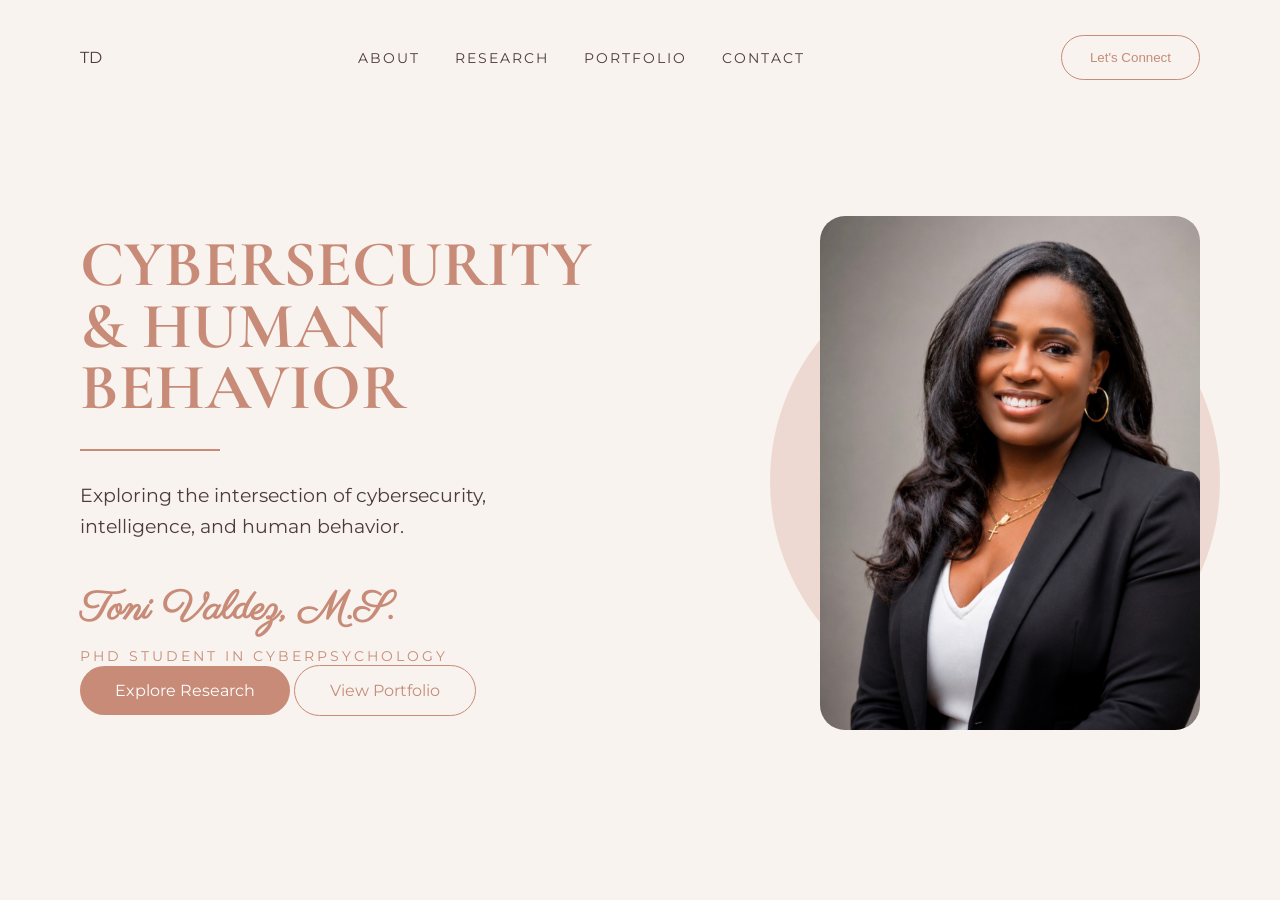
==== index.html @ be3fb9af "Update image source path for Toni" ====
<!DOCTYPE html>
<html lang="en">
<head>
    <meta charset="UTF-8">
    <meta name="viewport" content="width=device-width, initial-scale=1.0">
    <title>Toni Danielle</title>

    <link rel="preconnect" href="https://fonts.googleapis.com">
    <link rel="preconnect" href="https://fonts.gstatic.com" crossorigin>

    <link href="https://fonts.googleapis.com/css2?family=Cormorant+Garamond:wght@400;500;600&family=Montserrat:wght@300;400;500&family=Parisienne&display=swap" rel="stylesheet">

    <link rel="stylesheet" href="style.css">
</head>

<body>
<nav>
    <div class="logo">TD</div>

    <ul>
       <li><a href="about.html">About</a></li>
<li><a href="research.html">Research</a></li>
<li><a href="portfolio.html">Portfolio</a></li>
<li><a href="contact.html">Contact</a></li>
    </ul>

    <button class="connect-btn">
        Let's Connect
    </button>
</nav>

<section class="hero">

    <div class="left">

        <h1>
    CYBERSECURITY<br>
    & HUMAN<br>
    BEHAVIOR
</h1>

        <div class="line"></div>

        <p class="tagline">
            Exploring the intersection of cybersecurity,
            intelligence, and human behavior.
        </p>

        <h2>Toni Valdez, M.S.</h2>

        <span>
            PhD Student in Cyberpsychology
        </span>

        <div class="hero-buttons">

    <a href="research.html" class="primary-btn">
        Explore Research
    </a>

    <a href="portfolio.html" class="secondary-btn">
        View Portfolio
    </a>

</div>
    </div>

    <div class="right">

        <div class="circle"></div>

       <img src="toni.jpg" alt="Toni">

    </div>

</section>

</section>
</body>
</html>
---- style.css ----
@import url('https://fonts.googleapis.com/css2?family=Cormorant+Garamond:wght@400;500;600&family=Montserrat:wght@300;400;500&family=Parisienne&display=swap');

* {
    margin: 0;
    padding: 0;
    box-sizing: border-box;
}

body {
    background: #f8f3ef;
    color: #4d3c39;
    font-family: 'Montserrat', sans-serif;
}

/* ---------- NAVIGATION ---------- */

nav {
    display: flex;
    justify-content: space-between;
    align-items: center;
    padding: 35px 80px;
}

.logo 
    font-family: 'Cormorant Garamond', serif;
    font-size: 42px;
    color: #c78b78;
.logo a {
    text-decoration: none;
    color: #2d1c19;
}

.logo a:hover {
    color: #c78b78;
}

nav ul {
    display: flex;
    list-style: none;
    gap: 35px;
}

nav a {
    text-decoration: none;
    color: #4d3c39;
    text-transform: uppercase;
    letter-spacing: 2px;
    font-size: 14px;
}

nav a:hover {
    color: #c78b78;
}

.connect-btn {

    border: 1px solid #c78b78;

    background: transparent;

    color: #c78b78;

    padding: 14px 28px;

    border-radius: 30px;

    cursor: pointer;
}

.connect-btn:hover {
    background: #f4e3de;
}

/* ---------- HOME PAGE ---------- */

.hero {
    display: flex;
    align-items: center;
    justify-content: space-between;
    padding: 50px 80px;
    min-height: 80vh;
}

.left {
    width: 50%;
}

h1 {
    font-family: 'Cormorant Garamond', serif;
    font-size: 65px;
    line-height: .95;
    color: #c78b78;
    margin-bottom: 20px;
}

.line {
    width: 140px;
    height: 2px;
    background: #c78b78;
    margin: 30px 0;
}

.tagline {
    font-size: 19px;
    line-height: 1.6;
    max-width: 500px;
}

.left h2 {
    font-family: 'Parisienne', cursive;
    font-size: 40px;
    color: #c78b78;
    margin-top: 40px;
}

.left span {
    display: block;
    margin-top: 10px;
    text-transform: uppercase;
    letter-spacing: 3px;
    color: #c78b78;
    font-size: 14px;
}

.buttons {
    margin-top: 40px;
    display: flex;
    gap: 20px;
}

.primary-btn {
    display: inline-block;
    padding: 15px 35px;
    border-radius: 40px;
    background: #c78b78;
    color: white;
    text-decoration: none;
}

.secondary-btn {
    display: inline-block;
    padding: 15px 35px;
    border: 1px solid #c78b78;
    color: #c78b78;
    border-radius: 40px;
    text-decoration: none;
}

.right {
    position: relative;
}

.circle {
    position: absolute;
    width: 450px;
    height: 450px;
    background: #edd9d1;
    border-radius: 50%;
    right: -20px;
    top: 40px;
    z-index: -1;
}

.right img {
    width: 380px;
    border-radius: 25px;
}

/* ---------- INTERIOR PAGES ---------- */

.page {
    max-width: 1200px;
    margin: auto;
    padding: 80px;
}

/* ---------- ABOUT ---------- */

.about-page {
    max-width: 1400px;
    margin: auto;
    padding: 80px;
    display: flex;
    gap: 80px;
    align-items: flex-start;
}

.about-image {
    position: relative;
    width: 450px;
}

.about-image img {
    width: 100%;
    border-radius: 35px;
    position: relative;
    z-index: 3;
    box-shadow: 0 20px 40px rgba(0,0,0,.15);
}

.pink-box {
    position: absolute;
    width: 350px;
    height: 500px;
    background: #efd7d1;
    left: -30px;
    bottom: -30px;
    border-radius: 30px;
    z-index: 1;
}

.outline-box {
    position: absolute;
    width: 420px;
    height: 650px;
    border: 2px solid #d8a79d;
    left: -20px;
    top: 40px;
    border-radius: 30px;
    z-index: 2;
}

.about-content {
    flex: 1;
}

.about-content h1 {
    font-family: 'Cormorant Garamond', serif;
    font-size: 85px;
    font-weight: 500;
    color: #2d1c19;
    margin-bottom: 10px;
}

.about-content h1 span {
    font-family: 'Great Vibes', cursive;
    color: #c78b78;
    font-size: 95px;
    font-weight: normal;
    margin-left: 10px;
}

.title-line {
    width: 100%;
    height: 1px;
    background: #d8b1a7;
    margin-bottom: 35px;
}

.about-content p {
    font-size: 20px;
    line-height: 1.8;
    margin-bottom: 20px;
}

.about-content strong {
    color: #c78b78;
}

.about-content h3 {
    margin-top: 50px;
    color: #c78b78;
    font-family: 'Parisienne', cursive;
    font-size: 50px;
    font-weight: normal;
}

.education {
    display: flex;
    justify-content: space-between;
    gap: 30px;
    border-top: 1px solid #d8b1a7;
    padding-top: 30px;
}

.school {
    flex: 1;
}

.school h4 {
    font-size: 18px;
    margin-bottom: 10px;
}

.school p {
    font-size: 18px;
    margin-bottom: 5px;
}

.school span {
    font-style: italic;
}

/* ---------- RESEARCH ---------- */

.card-grid {
    display: grid;
    grid-template-columns: repeat(2, 1fr);
    gap: 30px;
    margin-top: 50px;
}

.card {
    background: white;
    border-radius: 25px;
    padding: 40px;
    box-shadow: 0 10px 25px rgba(0,0,0,.08);
}

.card h3 {
    color: #c78b78;
    margin-bottom: 15px;
}/* CONTACT PAGE */

.contact-page {
    max-width: 1300px;
    margin: auto;
    padding: 80px;
    display: flex;
    gap: 80px;
    align-items: center;
}

.contact-left {
    flex: 1;
}

.contact-left h1 {
    font-family: 'Cormorant Garamond', serif;
    font-size: 80px;
    color: #2d1c19;
}

.contact-left h1 span {
    font-family: 'Great Vibes', cursive;
    color: #c78b78;
    font-size: 95px;
    font-weight: normal;
}

.contact-left p {
    font-size: 20px;
    line-height: 1.8;
    margin-bottom: 25px;
}

.contact-card {
    background: white;
    padding: 30px;
    border-radius: 25px;
    margin-top: 25px;
    box-shadow: 0 10px 25px rgba(0,0,0,.08);
}

.contact-card h3 {
    color: #c78b78;
    margin-bottom: 15px;
    font-size: 24px;
}

.contact-card p {
    margin-bottom: 10px;
}

.contact-right {
    flex: 1;
}

.contact-box {
    background: #efd7d1;
    padding: 60px;
    border-radius: 35px;
}

.contact-box h2 {
    font-family: 'Great Vibes', cursive;
    color: #7d5c53;
    font-size: 60px;
    margin-bottom: 20px;
}

.contact-box p {
    font-size: 22px;
    line-height: 1.8;
}.contact-card a {
    text-decoration: none;
    color: #c78b78;
    font-weight: 500;
    transition: 0.3s;
}

.contact-card a:hover {
    color: #8b5e52;
}/* PORTFOLIO PAGE */

.portfolio-page {
    max-width: 1300px;
    margin: auto;
    padding: 80px;
}

.portfolio-page h1 {
    font-family: 'Cormorant Garamond', serif;
    font-size: 80px;
    color: #2d1c19;
}

.portfolio-page h1 span {
    font-family: 'Great Vibes', cursive;
    color: #c78b78;
    font-size: 95px;
    font-weight: normal;
}

.portfolio-intro {
    font-size: 22px;
    margin-bottom: 50px;
    line-height: 1.8;
}

.portfolio-grid {
    display: grid;
    grid-template-columns: repeat(2, 1fr);
    gap: 30px;
}

.portfolio-card {
    background: white;
    padding: 40px;
    border-radius: 30px;
    box-shadow: 0 10px 25px rgba(0,0,0,.08);
}

.portfolio-card h3 {
    color: #c78b78;
    margin-bottom: 15px;
    font-size: 28px;
}

.portfolio-card p {
    line-height: 1.7;
}

.portfolio-card a {
    color: #c78b78;
    text-decoration: none;
    font-weight: 500;
}/* RESEARCH PAGE */

.research-page {
    max-width: 1300px;
    margin: auto;
    padding: 80px;
}

.research-page h1 {
    font-family: 'Cormorant Garamond', serif;
    font-size: 80px;
    color: #2d1c19;
}

.research-page h1 span {
    font-family: 'Great Vibes', cursive;
    color: #c78b78;
    font-size: 95px;
    font-weight: normal;
}

.research-intro {
    font-size: 22px;
    line-height: 1.8;
    margin-bottom: 50px;
}

.research-grid {
    display: grid;
    grid-template-columns: repeat(2, 1fr);
    gap: 30px;
}

.research-card {
    background: white;
    padding: 40px;
    border-radius: 30px;
    box-shadow: 0 10px 25px rgba(0,0,0,.08);
}

.research-card h3 {
    color: #c78b78;
    font-size: 28px;
    margin-bottom: 15px;
}

.research-card p {
    line-height: 1.7;
}/* ---------- MOBILE RESPONSIVE ---------- */

@media (max-width: 768px) {

    nav {
        flex-direction: column;
        gap: 25px;
        padding: 25px;
    }

    nav ul {
        flex-direction: column;
        gap: 20px;
    }

    .hero {
        flex-direction: column;
        text-align: center;
        padding: 40px 25px;
        min-height: auto;
    }

    .left,
    .right {
        width: 100%;
    }

    h1 {
        font-size: 55px;
        line-height: 1;
    }

    .tagline {
        font-size: 24px;
        line-height: 1.6;
    }

    h2 {
        font-size: 40px;
    }

    .buttons,
    .hero-buttons {
        flex-direction: column;
        gap: 20px;
    }

    .right img {
        width: 100%;
        max-width: 350px;
        margin-top: 40px;
    }

    .about-page {
        flex-direction: column;
        padding: 40px 25px;
    }

    .about-image img {
        max-width: 100%;
        height: auto;
    }

    .about-content h1 {
        font-size: 55px;
    }

    .research-page {
        padding: 40px 25px;
    }

    .research-page h1 {
        font-size: 55px;
    }

    .research-page h1 span {
        font-size: 65px;
    }

    .research-grid {
        grid-template-columns: 1fr;
    }

    .portfolio-grid {
        grid-template-columns: 1fr;
    }

    .education-grid {
        grid-template-columns: 1fr;
        gap: 30px;
    }

    .contact-container {
        flex-direction: column;
    }
}
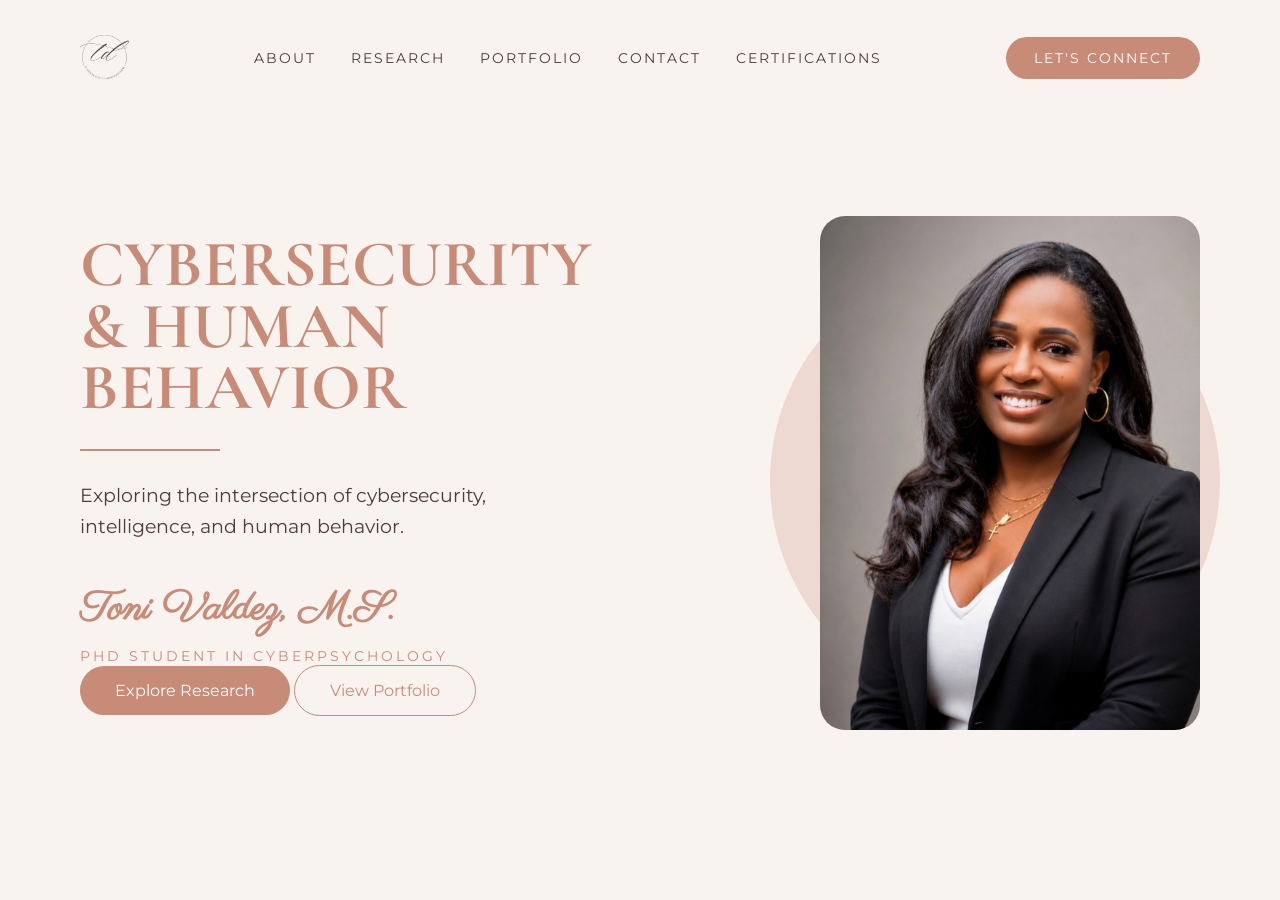
==== commit 32a47686: "Updated portfolio website" ====
--- a/index.html
+++ b/index.html
@@ -15,18 +15,24 @@
 
 <body>
 <nav>
-    <div class="logo">TD</div>
+ <div class="logo">
+    <a href="index.html">
+        <img src="images/logo-transparent.png"
+             alt="Toni Danielle Logo">
+    </a>
+</div>
 
     <ul>
        <li><a href="about.html">About</a></li>
 <li><a href="research.html">Research</a></li>
 <li><a href="portfolio.html">Portfolio</a></li>
 <li><a href="contact.html">Contact</a></li>
+<li><a href="certifications.html">CERTIFICATIONS</a></li>
     </ul>
 
-    <button class="connect-btn">
-        Let's Connect
-    </button>
+   <a href="contact.html" class="connect-btn">
+    Let's Connect
+</a>
 </nav>
 
 <section class="hero">
@@ -69,7 +75,7 @@
 
         <div class="circle"></div>
 
-       <img src="toni.jpg" alt="Toni">
+       <img src="images/toni.jpg" alt="Toni">
 
     </div>
 
@@ -77,4 +83,4 @@
 
 </section>
 </body>
-</html>
+</html>
--- a/style.css
+++ b/style.css
@@ -21,19 +21,6 @@
     padding: 35px 80px;
 }
 
-.logo 
-    font-family: 'Cormorant Garamond', serif;
-    font-size: 42px;
-    color: #c78b78;
-.logo a {
-    text-decoration: none;
-    color: #2d1c19;
-}
-
-.logo a:hover {
-    color: #c78b78;
-}
-
 nav ul {
     display: flex;
     list-style: none;
@@ -53,22 +40,18 @@
 }
 
 .connect-btn {
-
-    border: 1px solid #c78b78;
-
-    background: transparent;
-
-    color: #c78b78;
-
-    padding: 14px 28px;
-
+    display: inline-block;
+    padding: 12px 28px;
+    background-color: #c78b78;
+    color: white;
+    text-decoration: none;
     border-radius: 30px;
-
-    cursor: pointer;
+    font-family: 'Montserrat', sans-serif;
+    transition: 0.3s ease;
 }
 
 .connect-btn:hover {
-    background: #f4e3de;
+    background-color: #b47463;
 }
 
 /* ---------- HOME PAGE ---------- */
@@ -265,14 +248,45 @@
     font-weight: normal;
 }
 
+.education-section {
+    max-width: 1200px;
+    margin: 60px auto;
+    padding: 0 50px;
+    box-sizing: border-box;
+}
+
+.education-section h3 {
+    font-family: 'Parisienne', cursive;
+    font-size: 72px;
+    color: #d4a193;
+    font-weight: 400;
+    margin-bottom: 25px;
+}
+
 .education {
     display: flex;
     justify-content: space-between;
-    gap: 30px;
-    border-top: 1px solid #d8b1a7;
+    gap: 50px;
+    border-top: 1px solid #d4a193;
     padding-top: 30px;
 }
 
+.school {
+    flex: 1;
+}
+
+.school-icon {
+    width: 60px;
+    height: 60px;
+    border-radius: 50%;
+    background: #f7e7e3;
+    display: flex;
+    align-items: center;
+    justify-content: center;
+    color: #d4a193;
+    font-size: 24px;
+    margin-bottom: 15px;
+}
 .school {
     flex: 1;
 }
@@ -493,31 +507,36 @@
 
 .research-card p {
     line-height: 1.7;
-}/* ---------- MOBILE RESPONSIVE ---------- */
-
-@media (max-width: 768px) {
+}
+/* ---------- MOBILE RESPONSIVE ---------- */
+
+@media screen and (max-width: 768px) {
 
     nav {
         flex-direction: column;
-        gap: 25px;
-        padding: 25px;
+        gap: 20px;
+        padding: 20px;
     }
 
     nav ul {
         flex-direction: column;
-        gap: 20px;
+        gap: 15px;
+        text-align: center;
     }
 
     .hero {
         flex-direction: column;
         text-align: center;
-        padding: 40px 25px;
+        align-items: center;
+        padding: 40px 20px;
         min-height: auto;
+        gap: 30px;
     }
 
     .left,
     .right {
         width: 100%;
+        max-width: 100%;
     }
 
     h1 {
@@ -526,66 +545,200 @@
     }
 
     .tagline {
-        font-size: 24px;
-        line-height: 1.6;
-    }
-
-    h2 {
-        font-size: 40px;
-    }
-
-    .buttons,
-    .hero-buttons {
+        font-size: 20px;
+    }
+
+    .left h2 {
+        font-size: 36px;
+    }
+
+    .buttons {
         flex-direction: column;
-        gap: 20px;
+        align-items: center;
+        gap: 15px;
+    }
+
+    .circle {
+        display: none;
     }
 
     .right img {
-        width: 100%;
-        max-width: 350px;
-        margin-top: 40px;
+        width: 300px;
+        max-width: 90%;
+        margin: 0 auto;
+        display: block;
     }
 
     .about-page {
         flex-direction: column;
-        padding: 40px 25px;
+        gap: 40px;
+        padding: 40px 20px;
+        text-align: center;
+    }
+
+    .about-image {
+        width: 100%;
+        max-width: 300px;
     }
 
     .about-image img {
-        max-width: 100%;
-        height: auto;
+        width: 100%;
+    }
+
+    .pink-box,
+    .outline-box {
+        display: none;
     }
 
     .about-content h1 {
         font-size: 55px;
     }
 
-    .research-page {
-        padding: 40px 25px;
-    }
-
-    .research-page h1 {
+    .about-content h1 span {
+        font-size: 60px;
+    }
+
+    .about-content p {
+        font-size: 18px;
+        line-height: 1.8;
+    }
+
+    .education {
+    display: flex;
+    justify-content: space-between;
+    gap: 40px;
+    border-top: 1px solid #d9b3aa;
+    padding-top: 30px;
+    margin-top: 30px;
+}
+
+.school {
+    flex: 1;
+}
+
+.school h4 {
+    font-size: 20px;
+    margin-bottom: 15px;
+    color: #3d2a28;
+}
+
+.school p {
+    margin-bottom: 10px;
+}
+
+.school-icon {
+    width: 55px;
+    height: 55px;
+    border-radius: 50%;
+    background: #f4dfd8;
+    display: flex;
+    align-items: center;
+    justify-content: center;
+    color: #c98f81;
+    font-size: 24px;
+    margin-bottom: 20px;
+}
+
+    .research-page,
+    .portfolio-page,
+    .contact-page {
+        padding: 40px 20px;
+    }
+
+    .research-page h1,
+    .portfolio-page h1,
+    .contact-left h1 {
         font-size: 55px;
     }
 
-    .research-page h1 span {
+    .research-page h1 span,
+    .portfolio-page h1 span,
+    .contact-left h1 span {
         font-size: 65px;
     }
 
-    .research-grid {
-        grid-template-columns: 1fr;
-    }
-
+    .research-grid,
     .portfolio-grid {
         grid-template-columns: 1fr;
     }
 
-    .education-grid {
-        grid-template-columns: 1fr;
-        gap: 30px;
-    }
-
-    .contact-container {
+    .contact-page {
         flex-direction: column;
-    }
-}+        gap: 40px;
+    }
+
+    .contact-box {
+        padding: 35px;
+    }
+
+    .contact-box h2 {
+        font-size: 45px;
+    }
+}.project-image-card img {
+    width: 100%;
+    height: 220px;
+    object-fit: cover;
+    border-radius: 10px;
+    margin-bottom: 15px;
+}
+
+.project-image-card h3 {
+    margin-top: 10px;
+}
+
+.project-image-card a {
+    display: inline-block;
+    margin-top: 15px;
+    color: #d4af37;
+    text-decoration: none;
+    font-weight: 500;
+}
+
+.project-image-card a:hover {
+    color: white;
+}.portfolio-card a {
+    display: inline-block;
+    margin-top: 15px;
+    color: #d4af37;
+    text-decoration: none;
+    font-weight: 500;
+    transition: 0.3s;
+}
+
+.portfolio-card a:hover {
+    color: white;
+}.project-image-card img {
+    width: 100%;
+    height: 220px;
+    object-fit: cover;
+    border-radius: 10px;
+    margin-bottom: 15px;
+    display: block;
+    transition: transform 0.3s ease;
+}
+.project-image-card:hover img {
+    transform: scale(1.03);
+}
+
+.logo {
+    font-family: 'Cormorant Garamond', serif;
+    font-size: 42px;
+    color: #c78b78;
+}
+
+.logo a {
+    text-decoration: none;
+    color: #2d1c19;
+    display: flex;
+    align-items: center;
+}
+
+.logo a:hover {
+    color: #c78b78;
+}
+
+.logo img {
+    height: 45px;
+    width: auto;
+    display: block;
+}
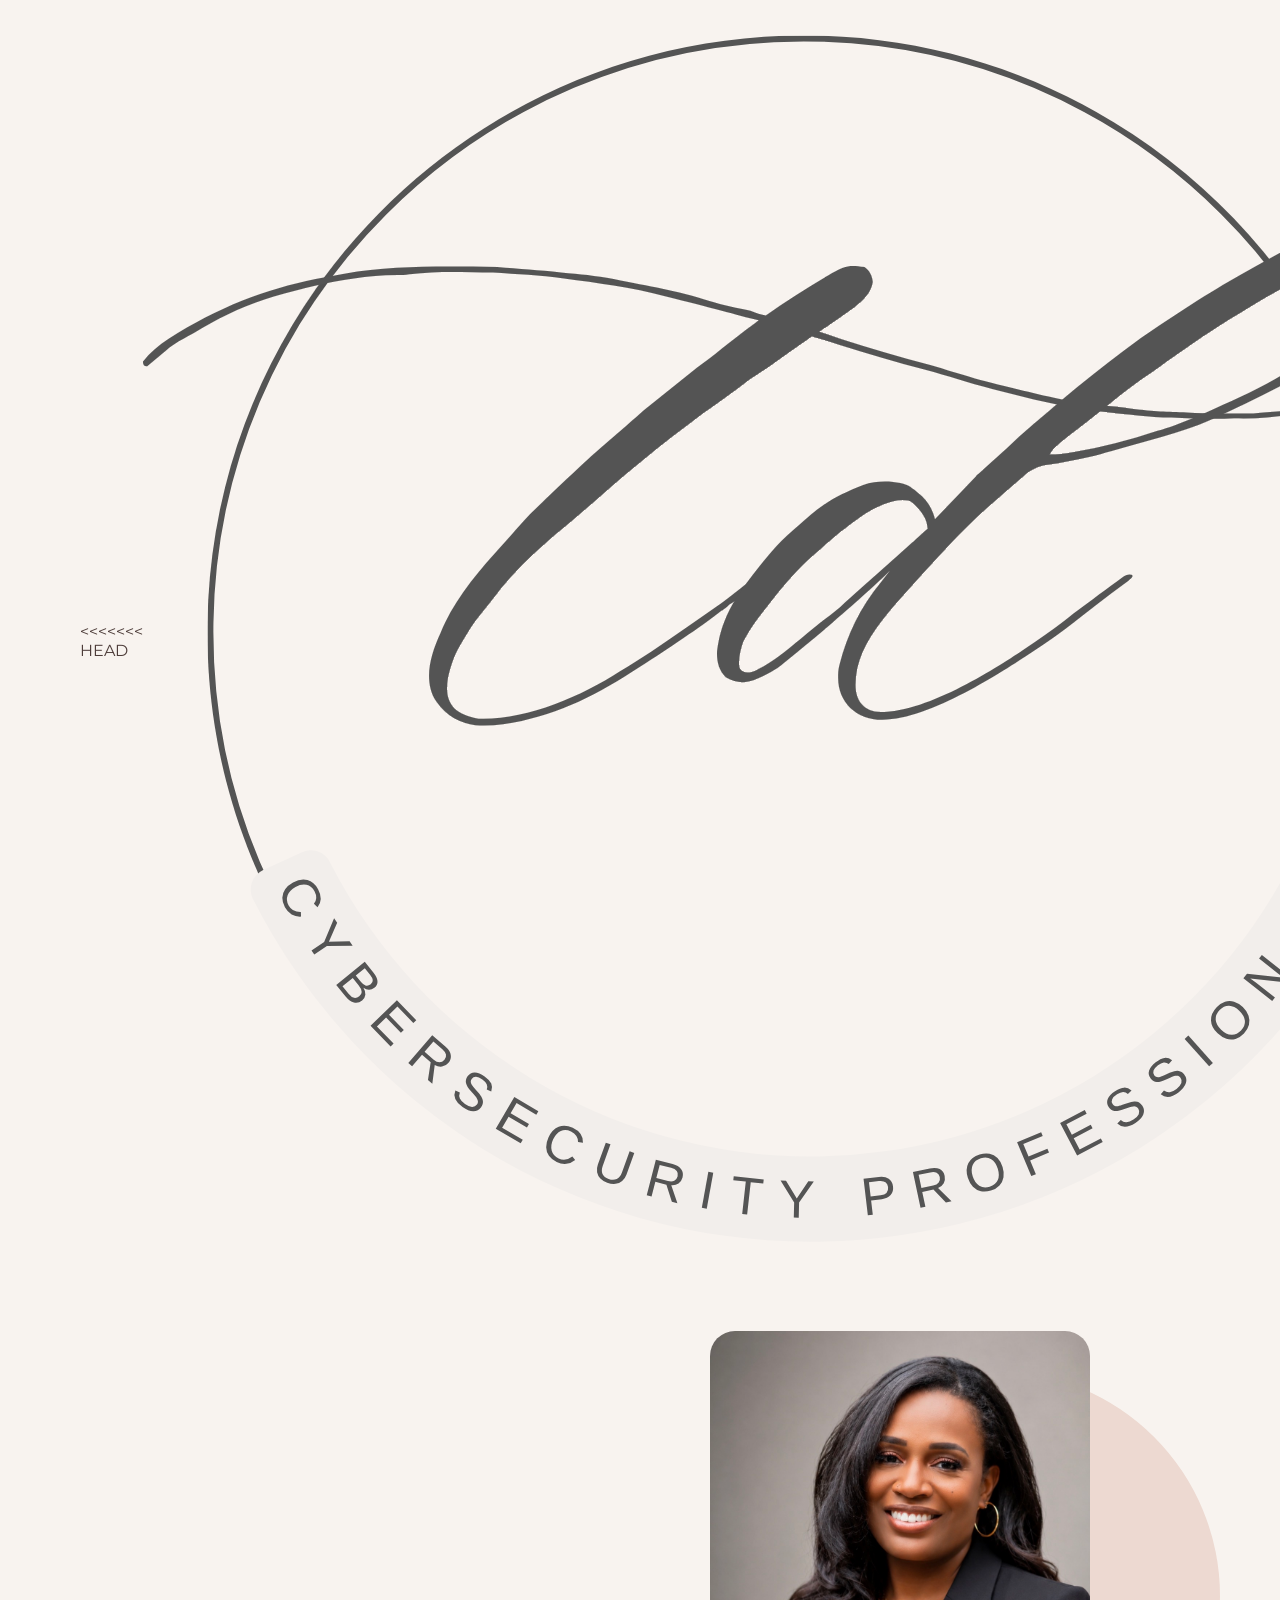
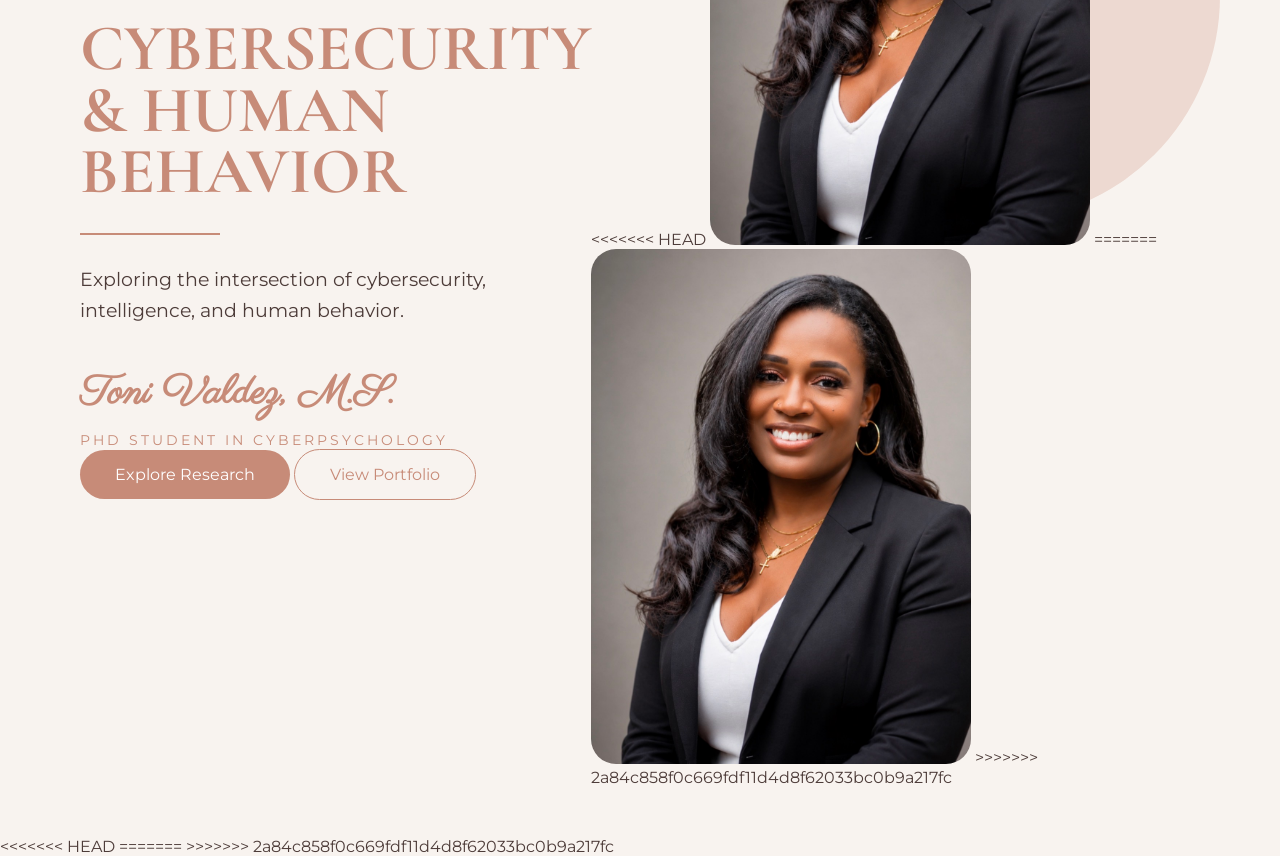
==== commit 94a7e4ba: "Porfolio website update" ====
--- a/index.html
+++ b/index.html
@@ -15,24 +15,36 @@
 
 <body>
 <nav>
+<<<<<<< HEAD
  <div class="logo">
     <a href="index.html">
         <img src="images/logo-transparent.png"
              alt="Toni Danielle Logo">
     </a>
 </div>
+=======
+    <div class="logo">TD</div>
+>>>>>>> 2a84c858f0c669fdf11d4d8f62033bc0b9a217fc
 
     <ul>
        <li><a href="about.html">About</a></li>
 <li><a href="research.html">Research</a></li>
 <li><a href="portfolio.html">Portfolio</a></li>
 <li><a href="contact.html">Contact</a></li>
+<<<<<<< HEAD
 <li><a href="certifications.html">CERTIFICATIONS</a></li>
     </ul>
 
    <a href="contact.html" class="connect-btn">
     Let's Connect
 </a>
+=======
+    </ul>
+
+    <button class="connect-btn">
+        Let's Connect
+    </button>
+>>>>>>> 2a84c858f0c669fdf11d4d8f62033bc0b9a217fc
 </nav>
 
 <section class="hero">
@@ -75,7 +87,11 @@
 
         <div class="circle"></div>
 
+<<<<<<< HEAD
        <img src="images/toni.jpg" alt="Toni">
+=======
+       <img src="toni.jpg" alt="Toni">
+>>>>>>> 2a84c858f0c669fdf11d4d8f62033bc0b9a217fc
 
     </div>
 
@@ -83,4 +99,8 @@
 
 </section>
 </body>
-</html>+<<<<<<< HEAD
+</html>
+=======
+</html>
+>>>>>>> 2a84c858f0c669fdf11d4d8f62033bc0b9a217fc
--- a/style.css
+++ b/style.css
@@ -21,6 +21,22 @@
     padding: 35px 80px;
 }
 
+<<<<<<< HEAD
+=======
+.logo 
+    font-family: 'Cormorant Garamond', serif;
+    font-size: 42px;
+    color: #c78b78;
+.logo a {
+    text-decoration: none;
+    color: #2d1c19;
+}
+
+.logo a:hover {
+    color: #c78b78;
+}
+
+>>>>>>> 2a84c858f0c669fdf11d4d8f62033bc0b9a217fc
 nav ul {
     display: flex;
     list-style: none;
@@ -40,6 +56,7 @@
 }
 
 .connect-btn {
+<<<<<<< HEAD
     display: inline-block;
     padding: 12px 28px;
     background-color: #c78b78;
@@ -52,6 +69,24 @@
 
 .connect-btn:hover {
     background-color: #b47463;
+=======
+
+    border: 1px solid #c78b78;
+
+    background: transparent;
+
+    color: #c78b78;
+
+    padding: 14px 28px;
+
+    border-radius: 30px;
+
+    cursor: pointer;
+}
+
+.connect-btn:hover {
+    background: #f4e3de;
+>>>>>>> 2a84c858f0c669fdf11d4d8f62033bc0b9a217fc
 }
 
 /* ---------- HOME PAGE ---------- */
@@ -248,6 +283,7 @@
     font-weight: normal;
 }
 
+<<<<<<< HEAD
 .education-section {
     max-width: 1200px;
     margin: 60px auto;
@@ -268,6 +304,13 @@
     justify-content: space-between;
     gap: 50px;
     border-top: 1px solid #d4a193;
+=======
+.education {
+    display: flex;
+    justify-content: space-between;
+    gap: 30px;
+    border-top: 1px solid #d8b1a7;
+>>>>>>> 2a84c858f0c669fdf11d4d8f62033bc0b9a217fc
     padding-top: 30px;
 }
 
@@ -275,6 +318,7 @@
     flex: 1;
 }
 
+<<<<<<< HEAD
 .school-icon {
     width: 60px;
     height: 60px;
@@ -291,6 +335,8 @@
     flex: 1;
 }
 
+=======
+>>>>>>> 2a84c858f0c669fdf11d4d8f62033bc0b9a217fc
 .school h4 {
     font-size: 18px;
     margin-bottom: 10px;
@@ -507,6 +553,7 @@
 
 .research-card p {
     line-height: 1.7;
+<<<<<<< HEAD
 }
 /* ---------- MOBILE RESPONSIVE ---------- */
 
@@ -516,27 +563,49 @@
         flex-direction: column;
         gap: 20px;
         padding: 20px;
+=======
+}/* ---------- MOBILE RESPONSIVE ---------- */
+
+@media (max-width: 768px) {
+
+    nav {
+        flex-direction: column;
+        gap: 25px;
+        padding: 25px;
+>>>>>>> 2a84c858f0c669fdf11d4d8f62033bc0b9a217fc
     }
 
     nav ul {
         flex-direction: column;
+<<<<<<< HEAD
         gap: 15px;
         text-align: center;
+=======
+        gap: 20px;
+>>>>>>> 2a84c858f0c669fdf11d4d8f62033bc0b9a217fc
     }
 
     .hero {
         flex-direction: column;
         text-align: center;
+<<<<<<< HEAD
         align-items: center;
         padding: 40px 20px;
         min-height: auto;
         gap: 30px;
+=======
+        padding: 40px 25px;
+        min-height: auto;
+>>>>>>> 2a84c858f0c669fdf11d4d8f62033bc0b9a217fc
     }
 
     .left,
     .right {
         width: 100%;
+<<<<<<< HEAD
         max-width: 100%;
+=======
+>>>>>>> 2a84c858f0c669fdf11d4d8f62033bc0b9a217fc
     }
 
     h1 {
@@ -545,6 +614,7 @@
     }
 
     .tagline {
+<<<<<<< HEAD
         font-size: 20px;
     }
 
@@ -567,10 +637,31 @@
         max-width: 90%;
         margin: 0 auto;
         display: block;
+=======
+        font-size: 24px;
+        line-height: 1.6;
+    }
+
+    h2 {
+        font-size: 40px;
+    }
+
+    .buttons,
+    .hero-buttons {
+        flex-direction: column;
+        gap: 20px;
+    }
+
+    .right img {
+        width: 100%;
+        max-width: 350px;
+        margin-top: 40px;
+>>>>>>> 2a84c858f0c669fdf11d4d8f62033bc0b9a217fc
     }
 
     .about-page {
         flex-direction: column;
+<<<<<<< HEAD
         gap: 40px;
         padding: 40px 20px;
         text-align: center;
@@ -588,12 +679,21 @@
     .pink-box,
     .outline-box {
         display: none;
+=======
+        padding: 40px 25px;
+    }
+
+    .about-image img {
+        max-width: 100%;
+        height: auto;
+>>>>>>> 2a84c858f0c669fdf11d4d8f62033bc0b9a217fc
     }
 
     .about-content h1 {
         font-size: 55px;
     }
 
+<<<<<<< HEAD
     .about-content h1 span {
         font-size: 60px;
     }
@@ -658,10 +758,29 @@
     }
 
     .research-grid,
+=======
+    .research-page {
+        padding: 40px 25px;
+    }
+
+    .research-page h1 {
+        font-size: 55px;
+    }
+
+    .research-page h1 span {
+        font-size: 65px;
+    }
+
+    .research-grid {
+        grid-template-columns: 1fr;
+    }
+
+>>>>>>> 2a84c858f0c669fdf11d4d8f62033bc0b9a217fc
     .portfolio-grid {
         grid-template-columns: 1fr;
     }
 
+<<<<<<< HEAD
     .contact-page {
         flex-direction: column;
         gap: 40px;
@@ -742,3 +861,14 @@
     width: auto;
     display: block;
 }
+=======
+    .education-grid {
+        grid-template-columns: 1fr;
+        gap: 30px;
+    }
+
+    .contact-container {
+        flex-direction: column;
+    }
+}
+>>>>>>> 2a84c858f0c669fdf11d4d8f62033bc0b9a217fc
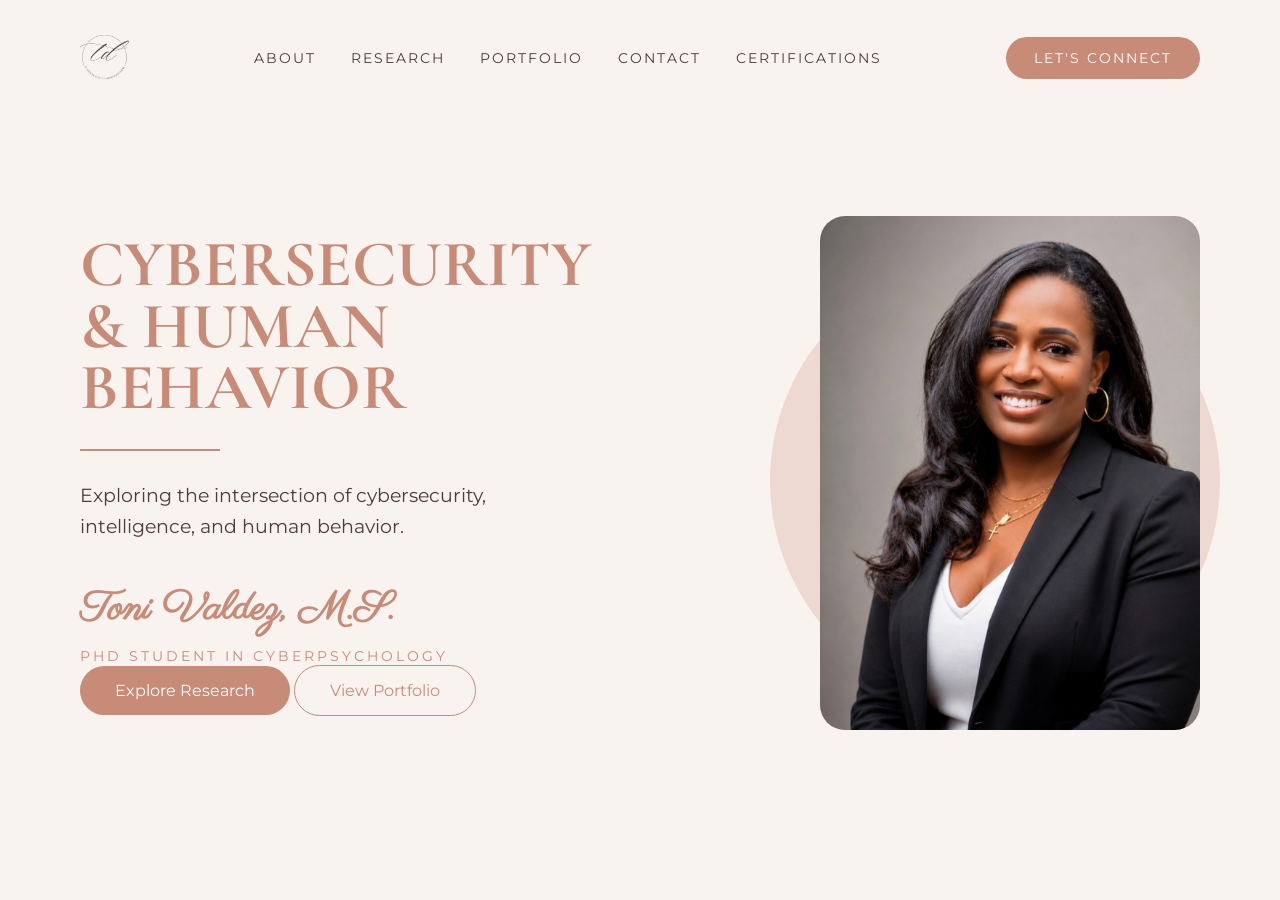
==== commit 565f810c: "Final website fixes" ====
--- a/index.html
+++ b/index.html
@@ -15,36 +15,24 @@
 
 <body>
 <nav>
-<<<<<<< HEAD
  <div class="logo">
     <a href="index.html">
         <img src="images/logo-transparent.png"
              alt="Toni Danielle Logo">
     </a>
 </div>
-=======
-    <div class="logo">TD</div>
->>>>>>> 2a84c858f0c669fdf11d4d8f62033bc0b9a217fc
 
     <ul>
        <li><a href="about.html">About</a></li>
 <li><a href="research.html">Research</a></li>
 <li><a href="portfolio.html">Portfolio</a></li>
 <li><a href="contact.html">Contact</a></li>
-<<<<<<< HEAD
 <li><a href="certifications.html">CERTIFICATIONS</a></li>
     </ul>
 
    <a href="contact.html" class="connect-btn">
     Let's Connect
 </a>
-=======
-    </ul>
-
-    <button class="connect-btn">
-        Let's Connect
-    </button>
->>>>>>> 2a84c858f0c669fdf11d4d8f62033bc0b9a217fc
 </nav>
 
 <section class="hero">
@@ -87,11 +75,7 @@
 
         <div class="circle"></div>
 
-<<<<<<< HEAD
        <img src="images/toni.jpg" alt="Toni">
-=======
-       <img src="toni.jpg" alt="Toni">
->>>>>>> 2a84c858f0c669fdf11d4d8f62033bc0b9a217fc
 
     </div>
 
@@ -99,8 +83,4 @@
 
 </section>
 </body>
-<<<<<<< HEAD
 </html>
-=======
-</html>
->>>>>>> 2a84c858f0c669fdf11d4d8f62033bc0b9a217fc
--- a/style.css
+++ b/style.css
@@ -21,22 +21,6 @@
     padding: 35px 80px;
 }
 
-<<<<<<< HEAD
-=======
-.logo 
-    font-family: 'Cormorant Garamond', serif;
-    font-size: 42px;
-    color: #c78b78;
-.logo a {
-    text-decoration: none;
-    color: #2d1c19;
-}
-
-.logo a:hover {
-    color: #c78b78;
-}
-
->>>>>>> 2a84c858f0c669fdf11d4d8f62033bc0b9a217fc
 nav ul {
     display: flex;
     list-style: none;
@@ -56,7 +40,6 @@
 }
 
 .connect-btn {
-<<<<<<< HEAD
     display: inline-block;
     padding: 12px 28px;
     background-color: #c78b78;
@@ -69,24 +52,6 @@
 
 .connect-btn:hover {
     background-color: #b47463;
-=======
-
-    border: 1px solid #c78b78;
-
-    background: transparent;
-
-    color: #c78b78;
-
-    padding: 14px 28px;
-
-    border-radius: 30px;
-
-    cursor: pointer;
-}
-
-.connect-btn:hover {
-    background: #f4e3de;
->>>>>>> 2a84c858f0c669fdf11d4d8f62033bc0b9a217fc
 }
 
 /* ---------- HOME PAGE ---------- */
@@ -283,7 +248,6 @@
     font-weight: normal;
 }
 
-<<<<<<< HEAD
 .education-section {
     max-width: 1200px;
     margin: 60px auto;
@@ -304,13 +268,6 @@
     justify-content: space-between;
     gap: 50px;
     border-top: 1px solid #d4a193;
-=======
-.education {
-    display: flex;
-    justify-content: space-between;
-    gap: 30px;
-    border-top: 1px solid #d8b1a7;
->>>>>>> 2a84c858f0c669fdf11d4d8f62033bc0b9a217fc
     padding-top: 30px;
 }
 
@@ -318,7 +275,6 @@
     flex: 1;
 }
 
-<<<<<<< HEAD
 .school-icon {
     width: 60px;
     height: 60px;
@@ -335,8 +291,6 @@
     flex: 1;
 }
 
-=======
->>>>>>> 2a84c858f0c669fdf11d4d8f62033bc0b9a217fc
 .school h4 {
     font-size: 18px;
     margin-bottom: 10px;
@@ -553,7 +507,6 @@
 
 .research-card p {
     line-height: 1.7;
-<<<<<<< HEAD
 }
 /* ---------- MOBILE RESPONSIVE ---------- */
 
@@ -563,49 +516,27 @@
         flex-direction: column;
         gap: 20px;
         padding: 20px;
-=======
-}/* ---------- MOBILE RESPONSIVE ---------- */
-
-@media (max-width: 768px) {
-
-    nav {
-        flex-direction: column;
-        gap: 25px;
-        padding: 25px;
->>>>>>> 2a84c858f0c669fdf11d4d8f62033bc0b9a217fc
     }
 
     nav ul {
         flex-direction: column;
-<<<<<<< HEAD
         gap: 15px;
         text-align: center;
-=======
-        gap: 20px;
->>>>>>> 2a84c858f0c669fdf11d4d8f62033bc0b9a217fc
     }
 
     .hero {
         flex-direction: column;
         text-align: center;
-<<<<<<< HEAD
         align-items: center;
         padding: 40px 20px;
         min-height: auto;
         gap: 30px;
-=======
-        padding: 40px 25px;
-        min-height: auto;
->>>>>>> 2a84c858f0c669fdf11d4d8f62033bc0b9a217fc
     }
 
     .left,
     .right {
         width: 100%;
-<<<<<<< HEAD
         max-width: 100%;
-=======
->>>>>>> 2a84c858f0c669fdf11d4d8f62033bc0b9a217fc
     }
 
     h1 {
@@ -614,7 +545,6 @@
     }
 
     .tagline {
-<<<<<<< HEAD
         font-size: 20px;
     }
 
@@ -637,31 +567,10 @@
         max-width: 90%;
         margin: 0 auto;
         display: block;
-=======
-        font-size: 24px;
-        line-height: 1.6;
-    }
-
-    h2 {
-        font-size: 40px;
-    }
-
-    .buttons,
-    .hero-buttons {
-        flex-direction: column;
-        gap: 20px;
-    }
-
-    .right img {
-        width: 100%;
-        max-width: 350px;
-        margin-top: 40px;
->>>>>>> 2a84c858f0c669fdf11d4d8f62033bc0b9a217fc
     }
 
     .about-page {
         flex-direction: column;
-<<<<<<< HEAD
         gap: 40px;
         padding: 40px 20px;
         text-align: center;
@@ -679,21 +588,12 @@
     .pink-box,
     .outline-box {
         display: none;
-=======
-        padding: 40px 25px;
-    }
-
-    .about-image img {
-        max-width: 100%;
-        height: auto;
->>>>>>> 2a84c858f0c669fdf11d4d8f62033bc0b9a217fc
     }
 
     .about-content h1 {
         font-size: 55px;
     }
 
-<<<<<<< HEAD
     .about-content h1 span {
         font-size: 60px;
     }
@@ -758,29 +658,10 @@
     }
 
     .research-grid,
-=======
-    .research-page {
-        padding: 40px 25px;
-    }
-
-    .research-page h1 {
-        font-size: 55px;
-    }
-
-    .research-page h1 span {
-        font-size: 65px;
-    }
-
-    .research-grid {
-        grid-template-columns: 1fr;
-    }
-
->>>>>>> 2a84c858f0c669fdf11d4d8f62033bc0b9a217fc
     .portfolio-grid {
         grid-template-columns: 1fr;
     }
 
-<<<<<<< HEAD
     .contact-page {
         flex-direction: column;
         gap: 40px;
@@ -861,14 +742,3 @@
     width: auto;
     display: block;
 }
-=======
-    .education-grid {
-        grid-template-columns: 1fr;
-        gap: 30px;
-    }
-
-    .contact-container {
-        flex-direction: column;
-    }
-}
->>>>>>> 2a84c858f0c669fdf11d4d8f62033bc0b9a217fc
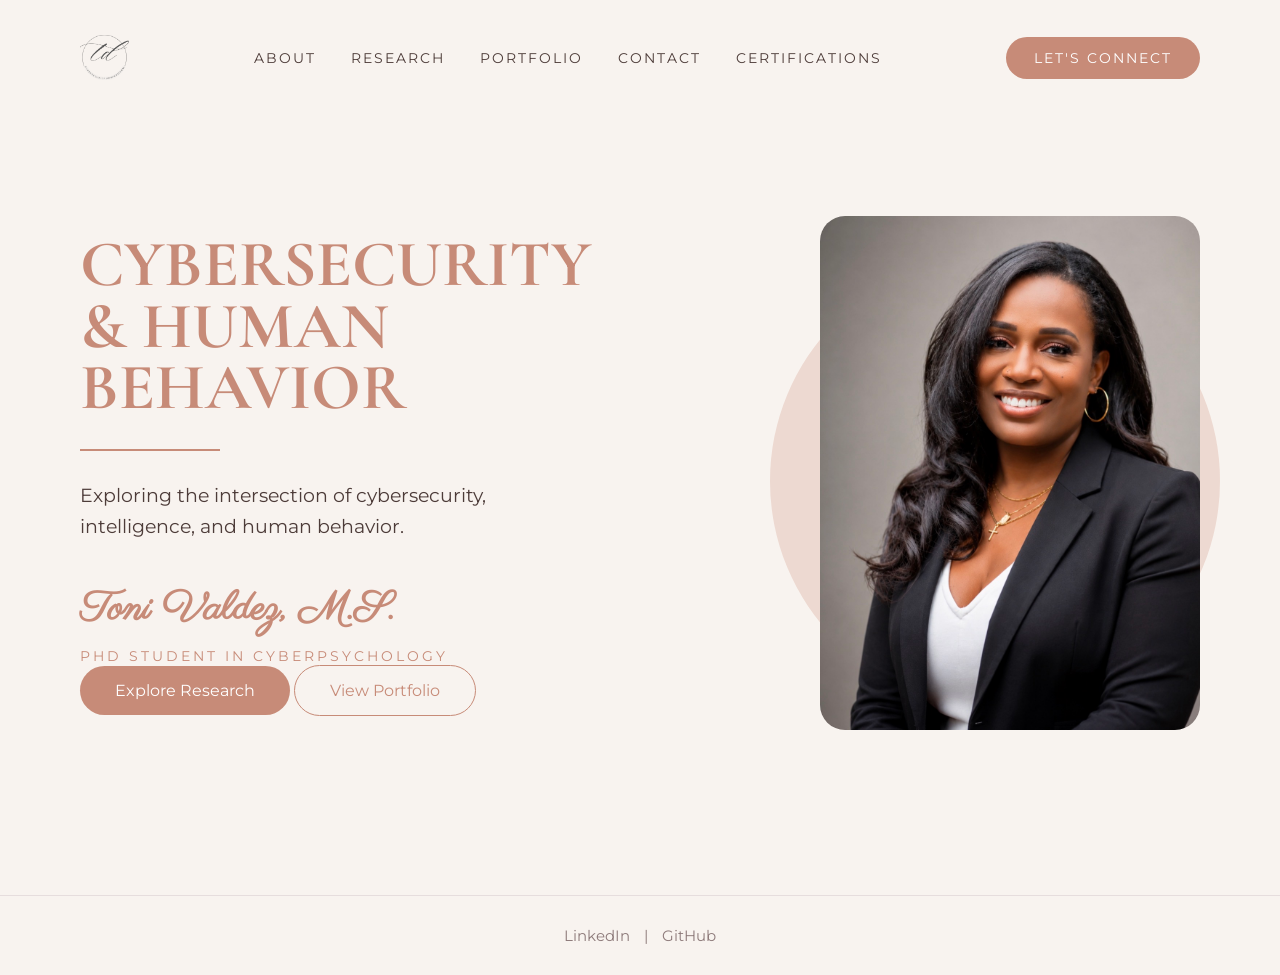
==== commit 0d6a8897: "Add footer links" ====
--- a/index.html
+++ b/index.html
@@ -82,5 +82,18 @@
 </section>
 
 </section>
+<footer class="footer">
+    <a href="http://linkedin.com/in/tonivaldez"
+       target="_blank">
+        LinkedIn
+    </a>
+
+    <span>|</span>
+
+    <a href="https://github.com/Aval12T/Cybersecurity-Analyst-Portfolio"
+       target="_blank">
+        GitHub
+    </a>
+</footer>
 </body>
 </html>
--- a/style.css
+++ b/style.css
@@ -742,3 +742,22 @@
     width: auto;
     display: block;
 }
+.footer {
+    text-align: center;
+    padding: 30px 0;
+    margin-top: 60px;
+    border-top: 1px solid #e6dddd;
+    font-size: 0.95rem;
+    color: #8d7a7a;
+}
+
+.footer a {
+    color: #8d7a7a;
+    text-decoration: none;
+    margin: 0 10px;
+    transition: 0.3s;
+}
+
+.footer a:hover {
+    color: #c48b84;
+}
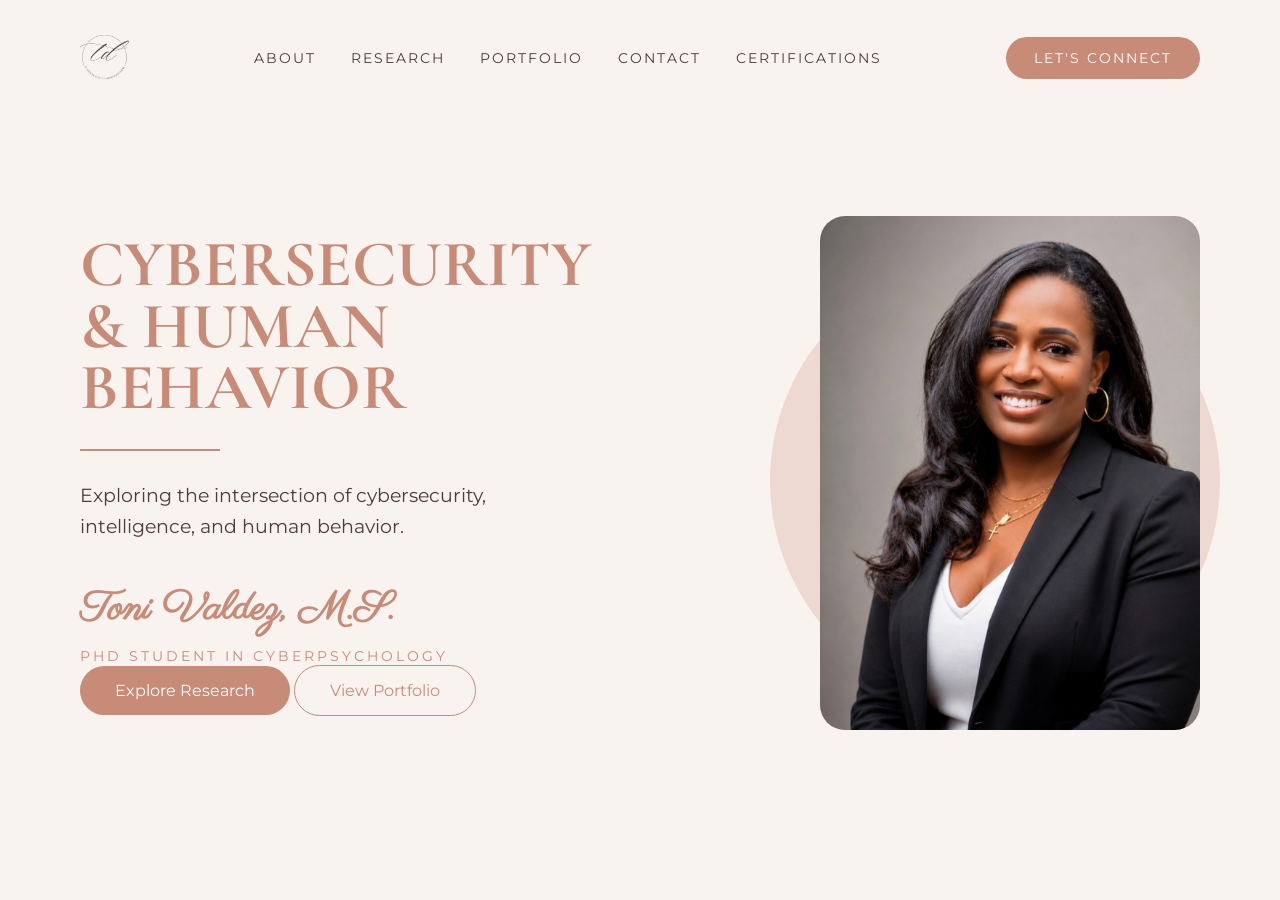
==== commit 079c4d38: "Remove footer" ====
--- a/index.html
+++ b/index.html
@@ -82,18 +82,6 @@
 </section>
 
 </section>
-<footer class="footer">
-    <a href="http://linkedin.com/in/tonivaldez"
-       target="_blank">
-        LinkedIn
-    </a>
 
-    <span>|</span>
-
-    <a href="https://github.com/Aval12T/Cybersecurity-Analyst-Portfolio"
-       target="_blank">
-        GitHub
-    </a>
-</footer>
 </body>
 </html>
--- a/style.css
+++ b/style.css
@@ -742,22 +742,3 @@
     width: auto;
     display: block;
 }
-.footer {
-    text-align: center;
-    padding: 30px 0;
-    margin-top: 60px;
-    border-top: 1px solid #e6dddd;
-    font-size: 0.95rem;
-    color: #8d7a7a;
-}
-
-.footer a {
-    color: #8d7a7a;
-    text-decoration: none;
-    margin: 0 10px;
-    transition: 0.3s;
-}
-
-.footer a:hover {
-    color: #c48b84;
-}
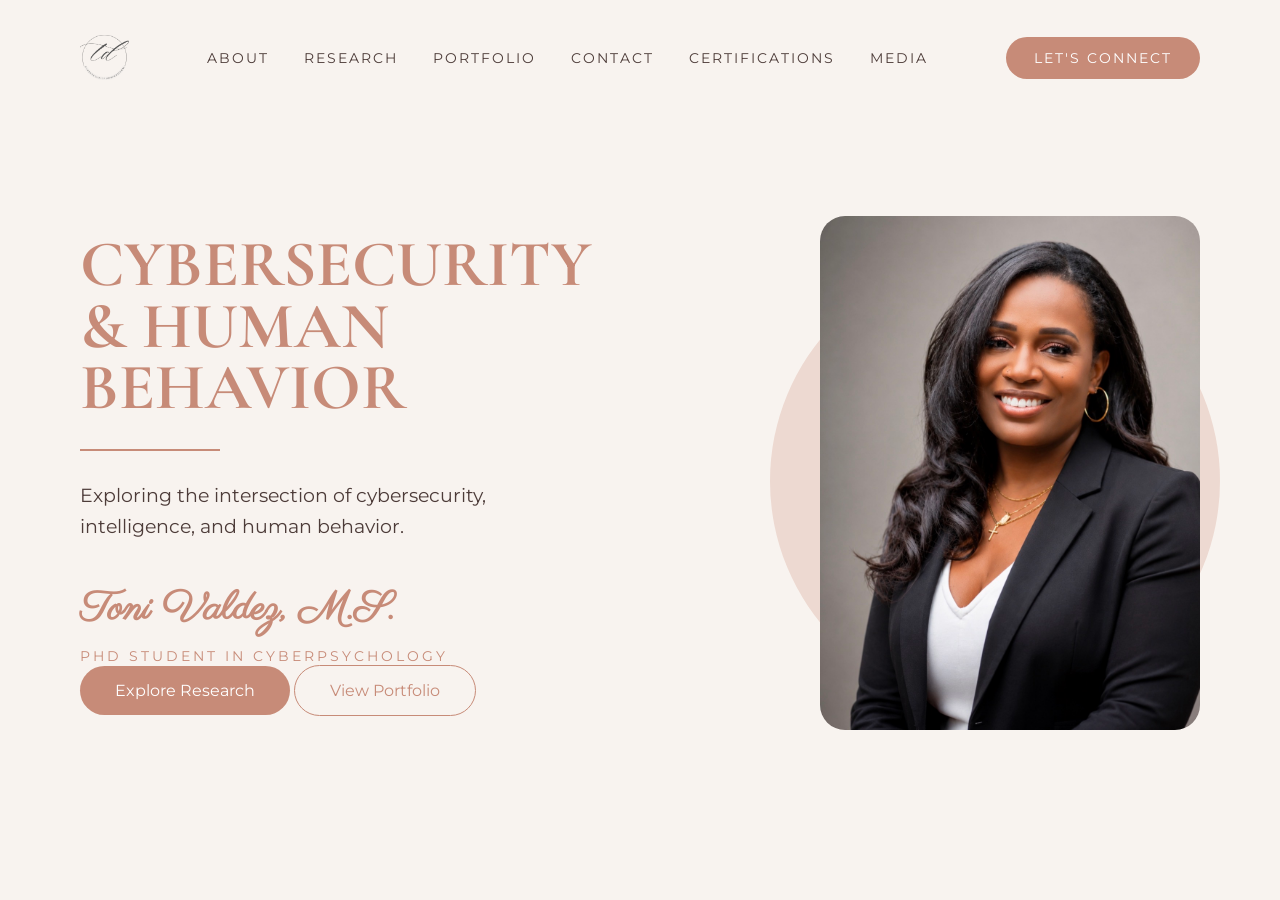
==== commit a30c6e22: "Add SNHU media page" ====
--- a/index.html
+++ b/index.html
@@ -11,6 +11,15 @@
     <link href="https://fonts.googleapis.com/css2?family=Cormorant+Garamond:wght@400;500;600&family=Montserrat:wght@300;400;500&family=Parisienne&display=swap" rel="stylesheet">
 
     <link rel="stylesheet" href="style.css">
+    <!-- Google tag (gtag.js) -->
+<script async src="https://www.googletagmanager.com/gtag/js?id=G-BZV366V9QW"></script>
+<script>
+  window.dataLayer = window.dataLayer || [];
+  function gtag(){dataLayer.push(arguments);}
+  gtag('js', new Date());
+
+  gtag('config', 'G-BZV366V9QW');
+</script>
 </head>
 
 <body>
@@ -28,6 +37,7 @@
 <li><a href="portfolio.html">Portfolio</a></li>
 <li><a href="contact.html">Contact</a></li>
 <li><a href="certifications.html">CERTIFICATIONS</a></li>
+<li><a href="media.html">MEDIA</a></li>
     </ul>
 
    <a href="contact.html" class="connect-btn">
